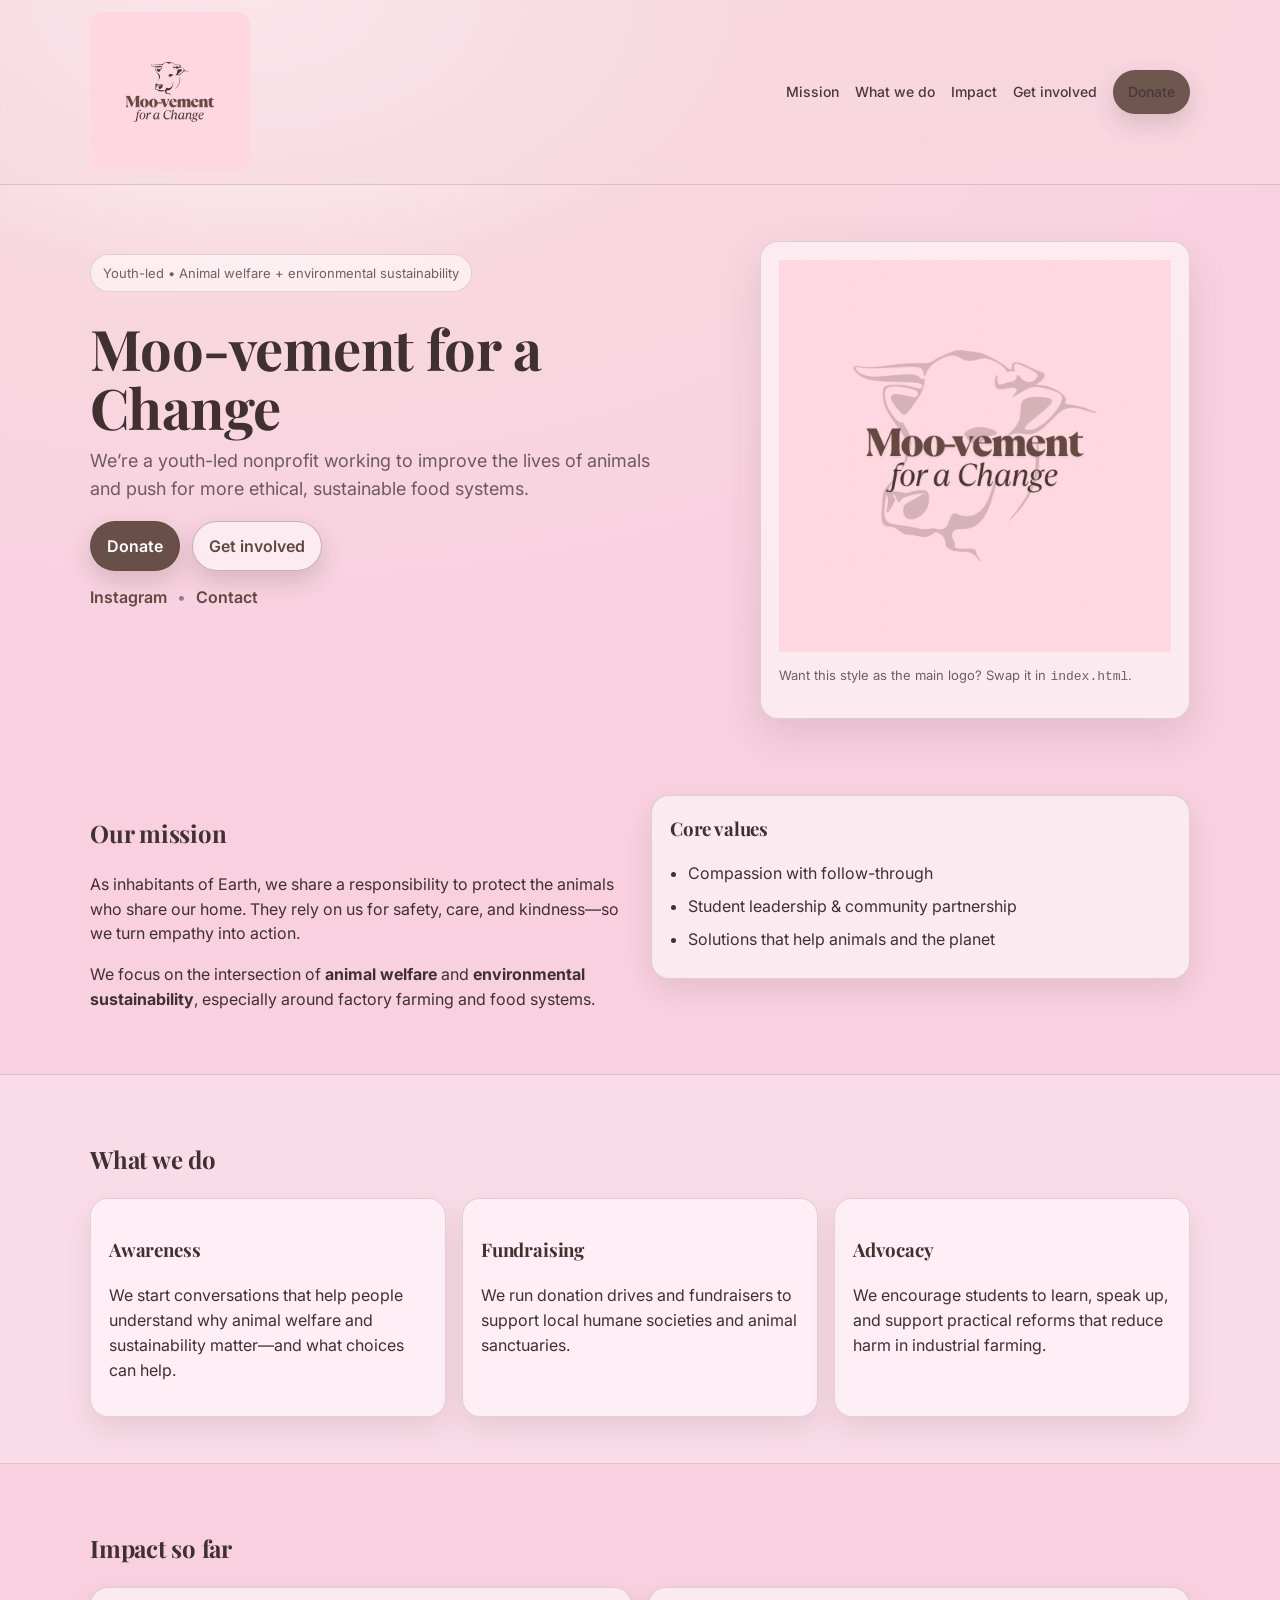
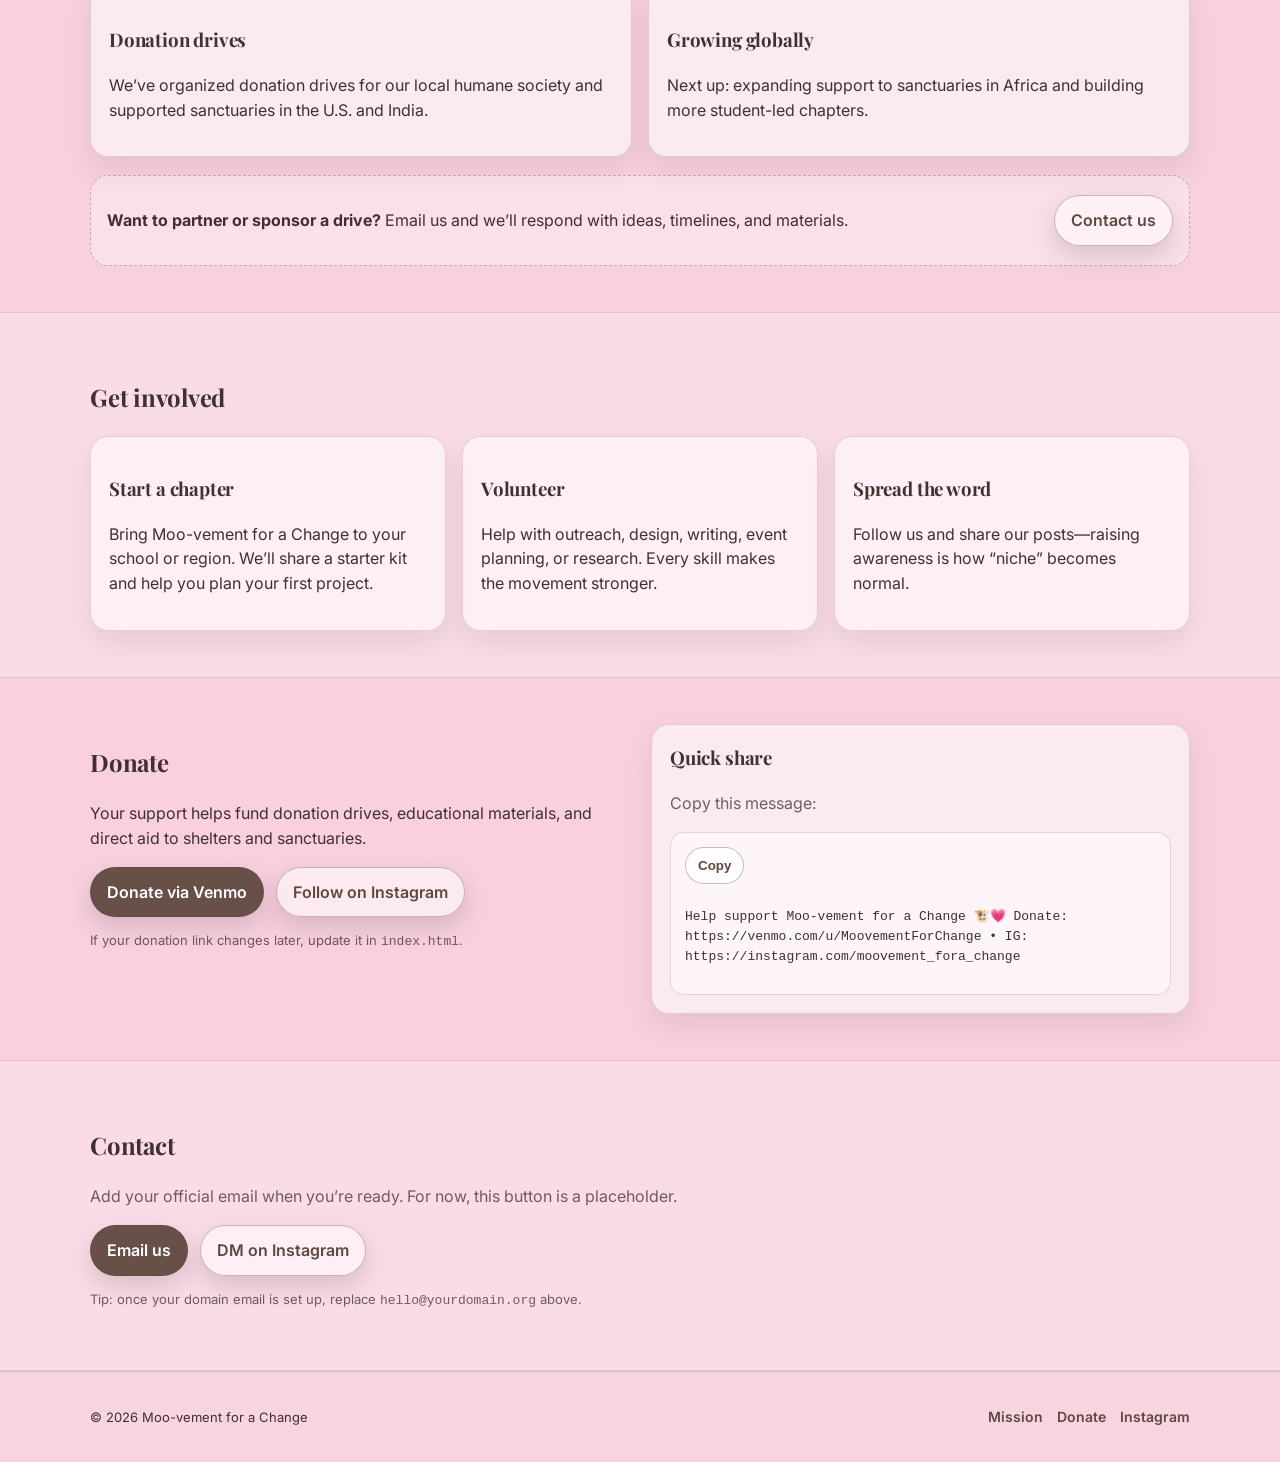
==== index.html @ 00b801ee "Add files via upload" ====
<!doctype html>
<html lang="en">
<head>
  <meta charset="utf-8" />
  <meta name="viewport" content="width=device-width, initial-scale=1" />
  <title>Moo-vement for a Change</title>
  <meta name="description" content="Youth-led nonprofit advancing animal welfare and environmental sustainability through awareness, fundraising, and advocacy." />
  <meta property="og:title" content="Moo-vement for a Change" />
  <meta property="og:description" content="Youth-led nonprofit advancing animal welfare and environmental sustainability through awareness, fundraising, and advocacy." />
  <meta property="og:type" content="website" />
  <meta property="og:image" content="assets/Moo-vement%20for%20a%20Change%203.PNG" />
  <meta name="theme-color" content="#f8d8e0" />
  <link rel="icon" href="assets/Moo-vement%20for%20a%20Change%203.PNG" />
  <link rel="preconnect" href="https://fonts.googleapis.com">
  <link rel="preconnect" href="https://fonts.gstatic.com" crossorigin>
  <link href="https://fonts.googleapis.com/css2?family=Playfair+Display:wght@500;600;700&family=Inter:wght@400;500;600&display=swap" rel="stylesheet">
  <link rel="stylesheet" href="styles.css" />
</head>
<body>
  <a class="skip-link" href="#main">Skip to content</a>

  <header class="header">
    <div class="container header-inner">
      <a class="brand" href="#top" aria-label="Moo-vement for a Change home">
        <img class="brand-mark" src="assets/Moo-vement%20for%20a%20Change%203.PNG" alt="Moo-vement for a Change logo" />
      </a>

      <nav class="nav" aria-label="Primary">
        <a href="#mission">Mission</a>
        <a href="#work">What we do</a>
        <a href="#impact">Impact</a>
        <a href="#get-involved">Get involved</a>
        <a class="btn btn-small" href="#donate">Donate</a>
      </nav>

      <button class="menu-btn" type="button" aria-expanded="false" aria-controls="mobileNav">
        <span class="sr-only">Open menu</span>
        <span aria-hidden="true">☰</span>
      </button>
    </div>

    <div id="mobileNav" class="mobile-nav" hidden>
      <div class="container mobile-nav-inner">
        <a href="#mission">Mission</a>
        <a href="#work">What we do</a>
        <a href="#impact">Impact</a>
        <a href="#get-involved">Get involved</a>
        <a href="#donate">Donate</a>
        <a href="#contact">Contact</a>
      </div>
    </div>
  </header>

  <main id="main">
    <section id="top" class="hero">
      <div class="container hero-grid">
        <div class="hero-copy">
          <p class="pill">Youth-led • Animal welfare + environmental sustainability</p>
          <h1>Moo-vement for a Change</h1>
          <p class="lead">
            We’re a youth-led nonprofit working to improve the lives of animals and push for more ethical, sustainable food systems.
          </p>

          <div class="hero-cta">
            <a class="btn" href="#donate">Donate</a>
            <a class="btn btn-ghost" href="#get-involved">Get involved</a>
          </div>

          <div class="hero-links">
            <a class="link" href="https://instagram.com/moovement_fora_change" target="_blank" rel="noreferrer">Instagram</a>
            <span class="dot" aria-hidden="true">•</span>
            <a class="link" href="#contact">Contact</a>
          </div>
        </div>

        <div class="hero-card" aria-label="Featured logo">
          <img src="assets/Moo-vement%20for%20a%20Change%204.PNG" alt="Moo-vement for a Change logo (alternate)" />
          <p class="muted small">Want this style as the main logo? Swap it in <span class="mono">index.html</span>.</p>
        </div>
      </div>
    </section>

    <section id="mission" class="section">
      <div class="container split">
        <div>
          <h2>Our mission</h2>
          <p>
            As inhabitants of Earth, we share a responsibility to protect the animals who share our home. They rely on us for
            safety, care, and kindness—so we turn empathy into action.
          </p>
          <p>
            We focus on the intersection of <strong>animal welfare</strong> and <strong>environmental sustainability</strong>,
            especially around factory farming and food systems.
          </p>
        </div>

        <div class="card">
          <h3 class="card-title">Core values</h3>
          <ul class="checklist">
            <li>Compassion with follow-through</li>
            <li>Student leadership & community partnership</li>
            <li>Solutions that help animals and the planet</li>
          </ul>
        </div>
      </div>
    </section>

    <section id="work" class="section section-alt">
      <div class="container">
        <h2>What we do</h2>
        <div class="grid3">
          <div class="card">
            <h3>Awareness</h3>
            <p>We start conversations that help people understand why animal welfare and sustainability matter—and what choices can help.</p>
          </div>
          <div class="card">
            <h3>Fundraising</h3>
            <p>We run donation drives and fundraisers to support local humane societies and animal sanctuaries.</p>
          </div>
          <div class="card">
            <h3>Advocacy</h3>
            <p>We encourage students to learn, speak up, and support practical reforms that reduce harm in industrial farming.</p>
          </div>
        </div>
      </div>
    </section>

    <section id="impact" class="section">
      <div class="container">
        <h2>Impact so far</h2>
        <div class="grid2">
          <div class="card">
            <h3>Donation drives</h3>
            <p>We’ve organized donation drives for our local humane society and supported sanctuaries in the U.S. and India.</p>
          </div>
          <div class="card">
            <h3>Growing globally</h3>
            <p>Next up: expanding support to sanctuaries in Africa and building more student-led chapters.</p>
          </div>
        </div>

        <div class="callout">
          <p><strong>Want to partner or sponsor a drive?</strong> Email us and we’ll respond with ideas, timelines, and materials.</p>
          <a class="btn btn-ghost" href="#contact">Contact us</a>
        </div>
      </div>
    </section>

    <section id="get-involved" class="section section-alt">
      <div class="container">
        <h2>Get involved</h2>
        <div class="grid3">
          <div class="card">
            <h3>Start a chapter</h3>
            <p>Bring Moo-vement for a Change to your school or region. We’ll share a starter kit and help you plan your first project.</p>
          </div>
          <div class="card">
            <h3>Volunteer</h3>
            <p>Help with outreach, design, writing, event planning, or research. Every skill makes the movement stronger.</p>
          </div>
          <div class="card">
            <h3>Spread the word</h3>
            <p>Follow us and share our posts—raising awareness is how “niche” becomes normal.</p>
          </div>
        </div>
      </div>
    </section>

    <section id="donate" class="section">
      <div class="container split">
        <div>
          <h2>Donate</h2>
          <p>
            Your support helps fund donation drives, educational materials, and direct aid to shelters and sanctuaries.
          </p>
          <div class="donate-row">
            <a class="btn" href="https://venmo.com/u/MoovementForChange" target="_blank" rel="noreferrer">Donate via Venmo</a>
            <a class="btn btn-ghost" href="https://instagram.com/moovement_fora_change" target="_blank" rel="noreferrer">Follow on Instagram</a>
          </div>
          <p class="muted small">If your donation link changes later, update it in <span class="mono">index.html</span>.</p>
        </div>

        <div class="card">
          <h3 class="card-title">Quick share</h3>
          <p class="muted">Copy this message:</p>
          <div class="copybox">
            <button class="copy-btn" type="button" data-copy="Help support Moo-vement for a Change 🐮💗 Donate: https://venmo.com/u/MoovementForChange • IG: https://instagram.com/moovement_fora_change">
              Copy
            </button>
            <p class="mono small">Help support Moo-vement for a Change 🐮💗 Donate: https://venmo.com/u/MoovementForChange • IG: https://instagram.com/moovement_fora_change</p>
          </div>
        </div>
      </div>
    </section>

    <section id="contact" class="section section-alt">
      <div class="container">
        <h2>Contact</h2>
        <p class="muted">Add your official email when you’re ready. For now, this button is a placeholder.</p>

        <div class="contact-actions">
          <a class="btn" href="mailto:hello@yourdomain.org">Email us</a>
          <a class="btn btn-ghost" href="https://instagram.com/moovement_fora_change" target="_blank" rel="noreferrer">DM on Instagram</a>
        </div>

        <p class="muted small">Tip: once your domain email is set up, replace <span class="mono">hello@yourdomain.org</span> above.</p>
      </div>
    </section>
  </main>

  <footer class="footer">
    <div class="container footer-inner">
      <p class="small">© <span id="year"></span> Moo-vement for a Change</p>
      <div class="footer-links">
        <a href="#mission">Mission</a>
        <a href="#donate">Donate</a>
        <a href="https://instagram.com/moovement_fora_change" target="_blank" rel="noreferrer">Instagram</a>
      </div>
    </div>
  </footer>

  <script src="script.js"></script>
</body>
</html>
---- styles.css ----
/* Moo-vement for a Change — simple, responsive, beginner-friendly CSS */

:root{
  --bg: #f8d8e0;
  --bg-2: #f8d0e0;
  --card: rgba(255,255,255,0.55);
  --text: #403030;
  --muted: rgba(64,48,48,0.75);
  --brand: #604840;
  --border: rgba(96,72,64,0.18);
  --shadow: 0 16px 40px rgba(64,48,48,0.12);
  --radius: 18px;
  --radius-sm: 14px;
  --max: 1100px;
}

*{ box-sizing: border-box; }
html{ scroll-behavior: smooth; }
body{
  margin: 0;
  color: var(--text);
  background: radial-gradient(1200px 700px at 20% 0%, #fff 0%, var(--bg) 40%, var(--bg-2) 100%);
  font-family: Inter, system-ui, -apple-system, Segoe UI, Roboto, Helvetica, Arial, sans-serif;
  line-height: 1.55;
}

img{ max-width: 100%; display: block; }

.container{
  width: min(var(--max), calc(100% - 40px));
  margin: 0 auto;
}

.skip-link{
  position:absolute; left:-999px; top:10px;
  background:#fff; padding:10px 14px; border-radius:10px;
}
.skip-link:focus{ left: 10px; z-index: 9999; }

.header{
  position: sticky;
  top: 0;
  z-index: 50;
  backdrop-filter: blur(10px);
  background: rgba(248,216,224,0.65);
  border-bottom: 1px solid var(--border);
}

.header-inner{
  display:flex;
  align-items:center;
  justify-content:space-between;
  padding: 12px 0;
  gap: 14px;
}

.brand{ display:flex; align-items:center; gap: 10px; text-decoration:none; }
.brand-mark{
  width: 160px;
  height: auto;
  border-radius: 12px;
}

.nav{ display:flex; align-items:center; gap: 16px; }
.nav a{
  color: var(--text);
  text-decoration:none;
  font-weight: 500;
  font-size: 14px;
  opacity: 0.95;
}
.nav a:hover{ text-decoration: underline; }

.menu-btn{
  display:none;
  border: 1px solid var(--border);
  background: rgba(255,255,255,0.5);
  border-radius: 12px;
  padding: 10px 12px;
  cursor: pointer;
  box-shadow: 0 8px 18px rgba(64,48,48,0.10);
}

.mobile-nav{
  border-top: 1px solid var(--border);
  background: rgba(248,216,224,0.75);
}
.mobile-nav-inner{
  padding: 12px 0 16px;
  display:flex;
  flex-direction:column;
  gap: 10px;
}
.mobile-nav a{
  text-decoration:none;
  color: var(--text);
  padding: 10px 12px;
  border-radius: 12px;
  background: rgba(255,255,255,0.45);
  border: 1px solid var(--border);
}

.hero{ padding: 56px 0 30px; }
.hero-grid{
  display:grid;
  grid-template-columns: 1.2fr 0.8fr;
  gap: 26px;
  align-items: start;
}

.pill{
  display:inline-block;
  padding: 8px 12px;
  border-radius: 999px;
  border: 1px solid var(--border);
  background: rgba(255,255,255,0.55);
  font-size: 13px;
  color: var(--muted);
}

h1, h2, h3{
  font-family: "Playfair Display", Georgia, serif;
  letter-spacing: -0.01em;
}

h1{
  font-size: clamp(38px, 5vw, 56px);
  margin: 14px 0 10px;
  line-height: 1.05;
}

.lead{
  font-size: 18px;
  color: var(--muted);
  margin: 0 0 18px;
  max-width: 52ch;
}

.hero-cta{ display:flex; gap: 12px; flex-wrap: wrap; }

.link{ color: var(--brand); font-weight: 600; text-decoration: none; }
.link:hover{ text-decoration: underline; }
.dot{ opacity: .7; }

.hero-links{
  margin-top: 14px;
  display:flex;
  align-items:center;
  gap: 10px;
  color: var(--muted);
}

.hero-card{
  border: 1px solid var(--border);
  background: rgba(255,255,255,0.55);
  border-radius: var(--radius);
  box-shadow: var(--shadow);
  padding: 18px;
}

.section{ padding: 46px 0; }
.section-alt{
  background: rgba(255,255,255,0.25);
  border-top: 1px solid var(--border);
  border-bottom: 1px solid var(--border);
}

.split{
  display:grid;
  grid-template-columns: 1fr 1fr;
  gap: 22px;
  align-items: start;
}

.card{
  border: 1px solid var(--border);
  background: var(--card);
  border-radius: var(--radius);
  box-shadow: 0 12px 28px rgba(64,48,48,0.10);
  padding: 18px;
}

.card-title{ margin-top: 0; }
.muted{ color: var(--muted); }
.small{ font-size: 13px; }
.mono{ font-family: ui-monospace, SFMono-Regular, Menlo, Monaco, Consolas, "Liberation Mono", "Courier New", monospace; }

.grid3{
  display:grid;
  grid-template-columns: repeat(3, 1fr);
  gap: 16px;
  margin-top: 14px;
}

.grid2{
  display:grid;
  grid-template-columns: repeat(2, 1fr);
  gap: 16px;
  margin-top: 14px;
}

.checklist{
  margin: 10px 0 0;
  padding-left: 18px;
}
.checklist li{ margin: 8px 0; }

.callout{
  margin-top: 18px;
  border: 1px dashed rgba(96,72,64,0.35);
  border-radius: var(--radius);
  padding: 16px;
  background: rgba(255,255,255,0.35);
  display:flex;
  align-items:center;
  justify-content:space-between;
  gap: 14px;
  flex-wrap: wrap;
}

.btn{
  display:inline-flex;
  align-items:center;
  justify-content:center;
  gap: 10px;
  padding: 12px 16px;
  border-radius: 999px;
  text-decoration:none;
  border: 1px solid rgba(96,72,64,0.35);
  background: rgba(96,72,64,0.95);
  color: #fff;
  font-weight: 600;
  box-shadow: 0 10px 24px rgba(64,48,48,0.18);
  transition: transform .08s ease, filter .12s ease;
}
.btn:hover{ filter: brightness(1.03); }
.btn:active{ transform: translateY(1px); }

.btn-ghost{
  background: rgba(255,255,255,0.55);
  color: var(--brand);
}

.btn-small{
  padding: 10px 14px;
  font-size: 14px;
}

.donate-row{ display:flex; gap: 12px; flex-wrap: wrap; margin-top: 12px; }

.copybox{
  display:flex;
  flex-direction:column;
  gap: 10px;
  border: 1px solid var(--border);
  border-radius: var(--radius-sm);
  padding: 14px;
  background: rgba(255,255,255,0.5);
}

.copy-btn{
  align-self:flex-start;
  border: 1px solid rgba(96,72,64,0.35);
  background: rgba(255,255,255,0.7);
  color: var(--brand);
  padding: 10px 12px;
  border-radius: 999px;
  cursor:pointer;
  font-weight: 600;
}

.contact-actions{ display:flex; gap: 12px; flex-wrap: wrap; margin-top: 12px; }

.footer{
  padding: 22px 0;
  border-top: 1px solid var(--border);
  background: rgba(248,216,224,0.65);
}
.footer-inner{
  display:flex;
  align-items:center;
  justify-content:space-between;
  gap: 12px;
  flex-wrap: wrap;
}
.footer-links{ display:flex; gap: 14px; flex-wrap: wrap; }
.footer a{ color: var(--brand); text-decoration:none; font-weight: 600; font-size: 14px; }
.footer a:hover{ text-decoration: underline; }

.sr-only{
  position:absolute;
  width:1px; height:1px;
  padding:0; margin:-1px;
  overflow:hidden; clip:rect(0,0,0,0);
  white-space:nowrap; border:0;
}

/* Responsive */
@media (max-width: 880px){
  .hero-grid{ grid-template-columns: 1fr; }
  .split{ grid-template-columns: 1fr; }
  .grid3{ grid-template-columns: 1fr; }
  .grid2{ grid-template-columns: 1fr; }
  .nav{ display:none; }
  .menu-btn{ display:inline-flex; }
  .brand-mark{ width: 140px; }
}
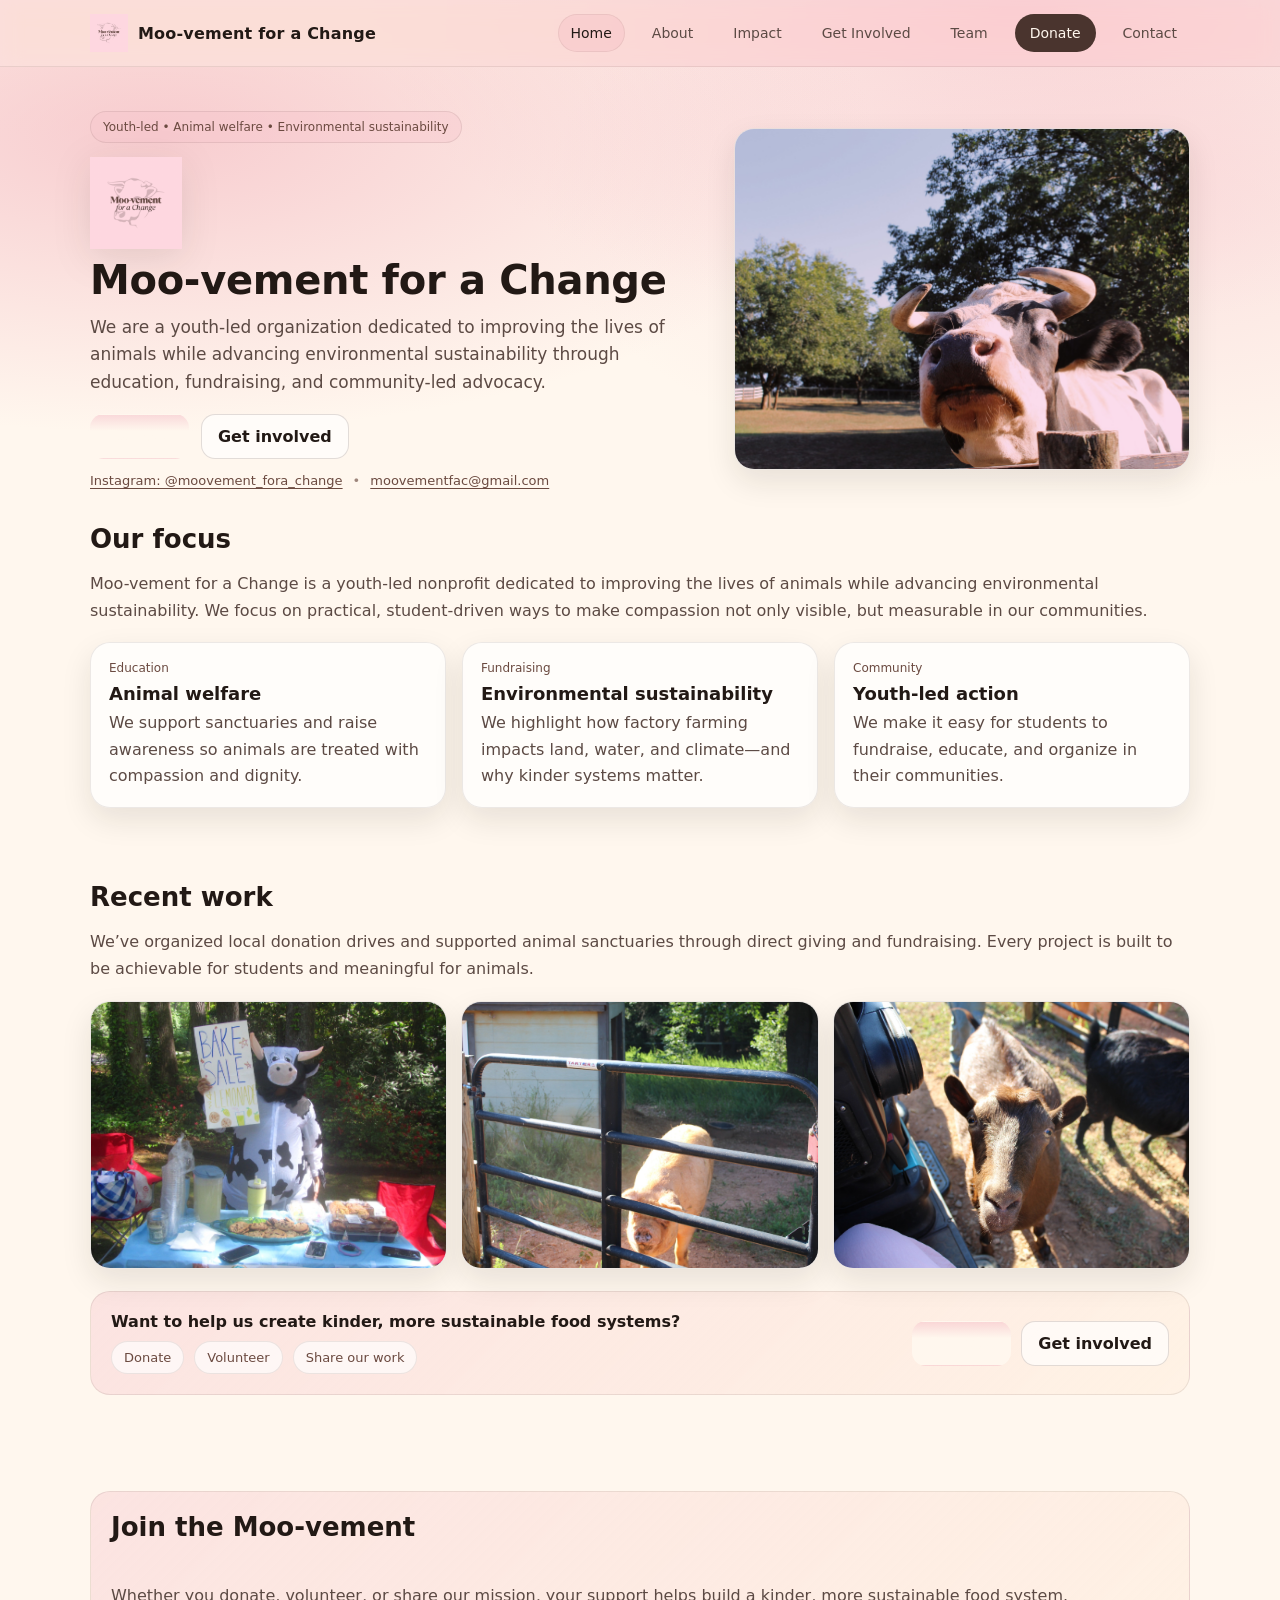
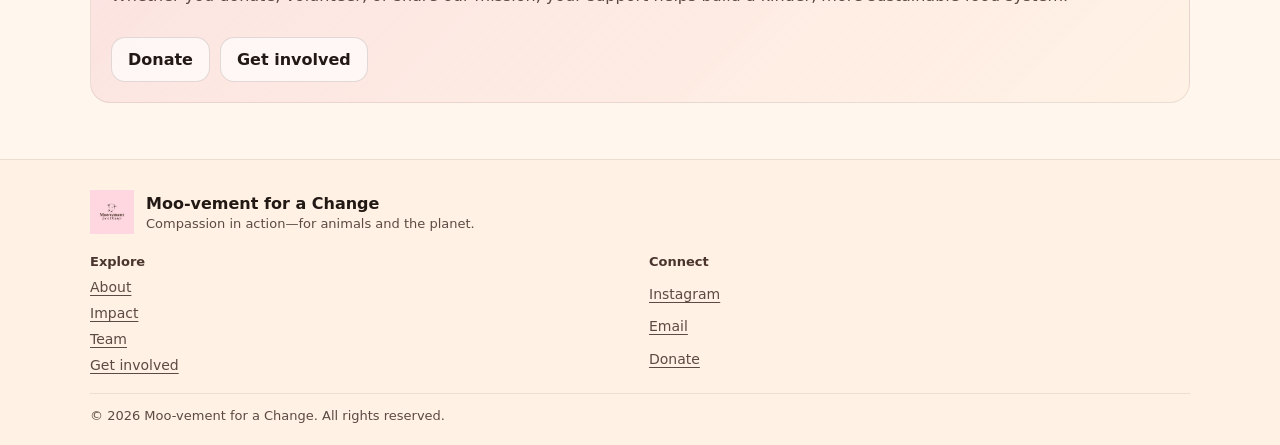
==== commit e685880e: "Update index.html" ====
--- a/index.html
+++ b/index.html
@@ -1,224 +1,138 @@
-<!doctype html>
+<!DOCTYPE html>
+
 <html lang="en">
 <head>
-  <meta charset="utf-8" />
-  <meta name="viewport" content="width=device-width, initial-scale=1" />
-  <title>Moo-vement for a Change</title>
-  <meta name="description" content="Youth-led nonprofit advancing animal welfare and environmental sustainability through awareness, fundraising, and advocacy." />
-  <meta property="og:title" content="Moo-vement for a Change" />
-  <meta property="og:description" content="Youth-led nonprofit advancing animal welfare and environmental sustainability through awareness, fundraising, and advocacy." />
-  <meta property="og:type" content="website" />
-  <meta property="og:image" content="assets/Moo-vement%20for%20a%20Change%203.PNG" />
-  <meta name="theme-color" content="#f8d8e0" />
-  <link rel="icon" href="assets/Moo-vement%20for%20a%20Change%203.PNG" />
-  <link rel="preconnect" href="https://fonts.googleapis.com">
-  <link rel="preconnect" href="https://fonts.gstatic.com" crossorigin>
-  <link href="https://fonts.googleapis.com/css2?family=Playfair+Display:wght@500;600;700&family=Inter:wght@400;500;600&display=swap" rel="stylesheet">
-  <link rel="stylesheet" href="styles.css" />
+<meta charset="utf-8"/>
+<meta content="width=device-width, initial-scale=1" name="viewport"/>
+<title>Home | Moo-vement for a Change</title>
+<meta content="Youth-led nonprofit advancing animal welfare and environmental sustainability." name="description"/>
+<link href="assets/Moo-vement_for_a_Change_4.PNG" rel="icon"/>
+<link href="styles.css" rel="stylesheet"/>
 </head>
 <body>
-  <a class="skip-link" href="#main">Skip to content</a>
-
-  <header class="header">
-    <div class="container header-inner">
-      <a class="brand" href="#top" aria-label="Moo-vement for a Change home">
-        <img class="brand-mark" src="assets/Moo-vement%20for%20a%20Change%203.PNG" alt="Moo-vement for a Change logo" />
-      </a>
-
-      <nav class="nav" aria-label="Primary">
-        <a href="#mission">Mission</a>
-        <a href="#work">What we do</a>
-        <a href="#impact">Impact</a>
-        <a href="#get-involved">Get involved</a>
-        <a class="btn btn-small" href="#donate">Donate</a>
-      </nav>
-
-      <button class="menu-btn" type="button" aria-expanded="false" aria-controls="mobileNav">
-        <span class="sr-only">Open menu</span>
-        <span aria-hidden="true">☰</span>
-      </button>
-    </div>
-
-    <div id="mobileNav" class="mobile-nav" hidden>
-      <div class="container mobile-nav-inner">
-        <a href="#mission">Mission</a>
-        <a href="#work">What we do</a>
-        <a href="#impact">Impact</a>
-        <a href="#get-involved">Get involved</a>
-        <a href="#donate">Donate</a>
-        <a href="#contact">Contact</a>
-      </div>
-    </div>
-  </header>
-
-  <main id="main">
-    <section id="top" class="hero">
-      <div class="container hero-grid">
-        <div class="hero-copy">
-          <p class="pill">Youth-led • Animal welfare + environmental sustainability</p>
-          <h1>Moo-vement for a Change</h1>
-          <p class="lead">
-            We’re a youth-led nonprofit working to improve the lives of animals and push for more ethical, sustainable food systems.
-          </p>
-
-          <div class="hero-cta">
-            <a class="btn" href="#donate">Donate</a>
-            <a class="btn btn-ghost" href="#get-involved">Get involved</a>
-          </div>
-
-          <div class="hero-links">
-            <a class="link" href="https://instagram.com/moovement_fora_change" target="_blank" rel="noreferrer">Instagram</a>
-            <span class="dot" aria-hidden="true">•</span>
-            <a class="link" href="#contact">Contact</a>
-          </div>
-        </div>
-
-        <div class="hero-card" aria-label="Featured logo">
-          <img src="assets/Moo-vement%20for%20a%20Change%204.PNG" alt="Moo-vement for a Change logo (alternate)" />
-          <p class="muted small">Want this style as the main logo? Swap it in <span class="mono">index.html</span>.</p>
-        </div>
-      </div>
-    </section>
-
-    <section id="mission" class="section">
-      <div class="container split">
-        <div>
-          <h2>Our mission</h2>
-          <p>
-            As inhabitants of Earth, we share a responsibility to protect the animals who share our home. They rely on us for
-            safety, care, and kindness—so we turn empathy into action.
-          </p>
-          <p>
-            We focus on the intersection of <strong>animal welfare</strong> and <strong>environmental sustainability</strong>,
-            especially around factory farming and food systems.
-          </p>
-        </div>
-
-        <div class="card">
-          <h3 class="card-title">Core values</h3>
-          <ul class="checklist">
-            <li>Compassion with follow-through</li>
-            <li>Student leadership & community partnership</li>
-            <li>Solutions that help animals and the planet</li>
-          </ul>
-        </div>
-      </div>
-    </section>
-
-    <section id="work" class="section section-alt">
-      <div class="container">
-        <h2>What we do</h2>
-        <div class="grid3">
-          <div class="card">
-            <h3>Awareness</h3>
-            <p>We start conversations that help people understand why animal welfare and sustainability matter—and what choices can help.</p>
-          </div>
-          <div class="card">
-            <h3>Fundraising</h3>
-            <p>We run donation drives and fundraisers to support local humane societies and animal sanctuaries.</p>
-          </div>
-          <div class="card">
-            <h3>Advocacy</h3>
-            <p>We encourage students to learn, speak up, and support practical reforms that reduce harm in industrial farming.</p>
-          </div>
-        </div>
-      </div>
-    </section>
-
-    <section id="impact" class="section">
-      <div class="container">
-        <h2>Impact so far</h2>
-        <div class="grid2">
-          <div class="card">
-            <h3>Donation drives</h3>
-            <p>We’ve organized donation drives for our local humane society and supported sanctuaries in the U.S. and India.</p>
-          </div>
-          <div class="card">
-            <h3>Growing globally</h3>
-            <p>Next up: expanding support to sanctuaries in Africa and building more student-led chapters.</p>
-          </div>
-        </div>
-
-        <div class="callout">
-          <p><strong>Want to partner or sponsor a drive?</strong> Email us and we’ll respond with ideas, timelines, and materials.</p>
-          <a class="btn btn-ghost" href="#contact">Contact us</a>
-        </div>
-      </div>
-    </section>
-
-    <section id="get-involved" class="section section-alt">
-      <div class="container">
-        <h2>Get involved</h2>
-        <div class="grid3">
-          <div class="card">
-            <h3>Start a chapter</h3>
-            <p>Bring Moo-vement for a Change to your school or region. We’ll share a starter kit and help you plan your first project.</p>
-          </div>
-          <div class="card">
-            <h3>Volunteer</h3>
-            <p>Help with outreach, design, writing, event planning, or research. Every skill makes the movement stronger.</p>
-          </div>
-          <div class="card">
-            <h3>Spread the word</h3>
-            <p>Follow us and share our posts—raising awareness is how “niche” becomes normal.</p>
-          </div>
-        </div>
-      </div>
-    </section>
-
-    <section id="donate" class="section">
-      <div class="container split">
-        <div>
-          <h2>Donate</h2>
-          <p>
-            Your support helps fund donation drives, educational materials, and direct aid to shelters and sanctuaries.
-          </p>
-          <div class="donate-row">
-            <a class="btn" href="https://venmo.com/u/MoovementForChange" target="_blank" rel="noreferrer">Donate via Venmo</a>
-            <a class="btn btn-ghost" href="https://instagram.com/moovement_fora_change" target="_blank" rel="noreferrer">Follow on Instagram</a>
-          </div>
-          <p class="muted small">If your donation link changes later, update it in <span class="mono">index.html</span>.</p>
-        </div>
-
-        <div class="card">
-          <h3 class="card-title">Quick share</h3>
-          <p class="muted">Copy this message:</p>
-          <div class="copybox">
-            <button class="copy-btn" type="button" data-copy="Help support Moo-vement for a Change 🐮💗 Donate: https://venmo.com/u/MoovementForChange • IG: https://instagram.com/moovement_fora_change">
-              Copy
-            </button>
-            <p class="mono small">Help support Moo-vement for a Change 🐮💗 Donate: https://venmo.com/u/MoovementForChange • IG: https://instagram.com/moovement_fora_change</p>
-          </div>
-        </div>
-      </div>
-    </section>
-
-    <section id="contact" class="section section-alt">
-      <div class="container">
-        <h2>Contact</h2>
-        <p class="muted">Add your official email when you’re ready. For now, this button is a placeholder.</p>
-
-        <div class="contact-actions">
-          <a class="btn" href="mailto:hello@yourdomain.org">Email us</a>
-          <a class="btn btn-ghost" href="https://instagram.com/moovement_fora_change" target="_blank" rel="noreferrer">DM on Instagram</a>
-        </div>
-
-        <p class="muted small">Tip: once your domain email is set up, replace <span class="mono">hello@yourdomain.org</span> above.</p>
-      </div>
-    </section>
-  </main>
-
-  <footer class="footer">
-    <div class="container footer-inner">
-      <p class="small">© <span id="year"></span> Moo-vement for a Change</p>
-      <div class="footer-links">
-        <a href="#mission">Mission</a>
-        <a href="#donate">Donate</a>
-        <a href="https://instagram.com/moovement_fora_change" target="_blank" rel="noreferrer">Instagram</a>
-      </div>
-    </div>
-  </footer>
-
-  <script src="script.js"></script>
+<a class="skip-link" href="#main">Skip to content</a>
+<header class="site-header" id="top">
+<div class="container header-inner">
+<a aria-label="Moo-vement for a Change home" class="brand" href="index.html">
+<img alt="Moo-vement for a Change logo" class="brand-mark" src="assets/Moo-vement_for_a_Change_4.PNG"/>
+<span class="brand-name">Moo-vement for a Change</span>
+</a>
+<button aria-controls="site-nav" aria-expanded="false" aria-label="Open menu" class="nav-toggle">
+<span></span><span></span><span></span>
+</button>
+<nav aria-label="Primary navigation" class="site-nav" id="site-nav">
+<a class="nav-link active" href="index.html">Home</a>
+<a class="nav-link" href="about.html">About</a>
+<a class="nav-link" href="impact.html">Impact</a>
+<a class="nav-link" href="get-involved.html">Get Involved</a>
+<a class="nav-link" href="team.html">Team</a>
+<a class="nav-link donate" href="donate.html">Donate</a>
+<a class="nav-link" href="contact.html">Contact</a>
+</nav>
+</div>
+</header>
+<main id="main">
+<section class="hero">
+<div class="container hero-grid">
+<div class="hero-copy">
+<p class="eyebrow">Youth-led • Animal welfare • Environmental sustainability</p>
+<img alt="Moo-vement for a Change logo" class="hero-logo" loading="lazy" src="assets/Moo-vement_for_a_Change_4.PNG"/><h1>Moo-vement for a Change</h1>
+<p class="lead">We are a youth-led organization dedicated to improving the lives of animals while advancing environmental sustainability through education, fundraising, and community-led advocacy.</p>
+<div class="hero-actions">
+<a class="btn primary" href="donate.html">Donate</a>
+<a class="btn" href="get-involved.html">Get involved</a>
+</div>
+<div class="hero-meta">
+<a class="inline-link" href="https://instagram.com/moovement_fora_change" rel="noopener" target="_blank">Instagram: @moovement_fora_change</a>
+<span class="dot">•</span>
+<a class="inline-link" href="mailto:moovementfac@gmail.com">moovementfac@gmail.com</a>
+</div>
+</div>
+<div class="hero-media">
+<img alt="Cow at a sanctuary" loading="lazy" src="assets/IMG_6484_VSCO.JPG"/>
+</div>
+</div>
+</section>
+<section class="section">
+<div class="container">
+<h2>Our focus</h2>
+<p>Moo-vement for a Change is a youth-led nonprofit dedicated to improving the lives of animals while advancing environmental sustainability. We focus on practical, student-driven ways to make compassion not only visible, but measurable in our communities.</p>
+<div class="cards">
+<div class="card">
+<div class="kicker">Education</div>
+<h3>Animal welfare</h3>
+<p>We support sanctuaries and raise awareness so animals are treated with compassion and dignity.</p>
+</div>
+<div class="card">
+<div class="kicker">Fundraising</div>
+<h3>Environmental sustainability</h3>
+<p>We highlight how factory farming impacts land, water, and climate—and why kinder systems matter.</p>
+</div>
+<div class="card">
+<div class="kicker">Community</div>
+<h3>Youth-led action</h3>
+<p>We make it easy for students to fundraise, educate, and organize in their communities.</p>
+</div>
+</div>
+</div>
+</section>
+<section class="section">
+<div class="container">
+<h2>Recent work</h2>
+<p>We’ve organized local donation drives and supported animal sanctuaries through direct giving and fundraising. Every project is built to be achievable for students and meaningful for animals.</p>
+<div class="gallery">
+<div class="photo"><img alt="Bake sale fundraiser" loading="lazy" src="assets/IMG_2200.JPG"/></div>
+<div class="photo"><img alt="Moo-vement photo" loading="lazy" src="assets/IMG_6450.JPG"/></div>
+<div class="photo"><img alt="Moo-vement photo" loading="lazy" src="assets/IMG_6455.JPG"/></div>
+</div>
+<div class="cta">
+<div>
+<strong>Want to help us create kinder, more sustainable food systems?</strong>
+<div class="mini-impact">
+<span class="pill">Donate</span>
+<span class="pill">Volunteer</span>
+<span class="pill">Share our work</span>
+</div>
+</div>
+<div class="cta-actions">
+<a class="btn primary" href="donate.html">Donate</a>
+<a class="btn" href="get-involved.html">Get involved</a>
+</div>
+</div>
+</div>
+</section>
+<section class="section"><div class="container cta"><h2>Join the Moo-vement</h2><p>Whether you donate, volunteer, or share our mission, your support helps build a kinder, more sustainable food system.</p><div class="cta-actions"><a class="btn btn-primary" href="donate.html">Donate</a><a class="btn btn-ghost" href="get-involved.html">Get involved</a></div></div></section></main>
+<footer class="site-footer">
+<div class="container footer-grid">
+<div>
+<div class="footer-brand">
+<img alt="Moo-vement for a Change logo" loading="lazy" src="assets/Moo-vement_for_a_Change_3.PNG"/>
+<div>
+<div class="footer-title">Moo-vement for a Change</div>
+<div class="footer-sub">Compassion in action—for animals and the planet.</div>
+</div>
+</div>
+</div>
+<div class="footer-links">
+<div class="footer-col">
+<div class="footer-heading">Explore</div>
+<a href="about.html">About</a>
+<a href="impact.html">Impact</a>
+<a href="team.html">Team</a>
+<a href="get-involved.html">Get involved</a>
+</div>
+<div class="footer-col">
+<div class="footer-heading">Connect</div>
+<a href="https://instagram.com/moovement_fora_change" rel="noopener" target="_blank">Instagram</a>
+<a href="mailto:moovementfac@gmail.com">Email</a>
+<a href="donate.html">Donate</a>
+</div>
+</div>
+<div class="footer-bottom">
+<span>© <span id="year"></span> Moo-vement for a Change. All rights reserved.</span>
+</div>
+</div>
+</footer>
+<script src="script.js"></script>
 </body>
 </html>
--- a/styles.css
+++ b/styles.css
@@ -1,307 +1,298 @@
-/* Moo-vement for a Change — simple, responsive, beginner-friendly CSS */
-
 :root{
-  --bg: #f8d8e0;
-  --bg-2: #f8d0e0;
-  --card: rgba(255,255,255,0.55);
-  --text: #403030;
-  --muted: rgba(64,48,48,0.75);
-  --brand: #604840;
-  --border: rgba(96,72,64,0.18);
-  --shadow: 0 16px 40px rgba(64,48,48,0.12);
-  --radius: 18px;
+  --cream:#FFF7EE;
+  --cream-2:#FFF1E3;
+  --blush:#F6C4CC;
+  --blush-2:#F1A9B6;
+  --brown:#4A342E;
+  --brown-2:#6B4A40;
+  --ink:#221915;
+  --muted:#5C4A44;
+  --card:#FFFFFF;
+  --shadow: 0 12px 30px rgba(34,25,21,.10);
+  --radius: 20px;
   --radius-sm: 14px;
-  --max: 1100px;
-}
-
-*{ box-sizing: border-box; }
-html{ scroll-behavior: smooth; }
+  --ring: 0 0 0 3px rgba(241,169,182,.35);
+}
+
+*{box-sizing:border-box}
+html{scroll-behavior:smooth}
 body{
-  margin: 0;
-  color: var(--text);
-  background: radial-gradient(1200px 700px at 20% 0%, #fff 0%, var(--bg) 40%, var(--bg-2) 100%);
-  font-family: Inter, system-ui, -apple-system, Segoe UI, Roboto, Helvetica, Arial, sans-serif;
-  line-height: 1.55;
-}
-
-img{ max-width: 100%; display: block; }
-
-.container{
-  width: min(var(--max), calc(100% - 40px));
-  margin: 0 auto;
-}
+  margin:0;
+  font-family: ui-sans-serif, system-ui, -apple-system, Segoe UI, Roboto, Helvetica, Arial, "Apple Color Emoji","Segoe UI Emoji";
+  color:var(--ink);
+  background: radial-gradient(1200px 600px at 20% -10%, var(--cream-2), transparent 60%),
+              radial-gradient(1200px 600px at 80% 0%, rgba(246,196,204,.55), transparent 55%),
+              linear-gradient(var(--cream), var(--cream));
+}
+
+a{color:inherit; text-decoration:none}
+a:focus-visible, button:focus-visible{outline:none; box-shadow:var(--ring); border-radius:10px}
+img{max-width:100%; height:auto; display:block}
+
+.container{width:min(1100px, 92%); margin:0 auto}
 
 .skip-link{
   position:absolute; left:-999px; top:10px;
-  background:#fff; padding:10px 14px; border-radius:10px;
-}
-.skip-link:focus{ left: 10px; z-index: 9999; }
-
-.header{
-  position: sticky;
-  top: 0;
-  z-index: 50;
-  backdrop-filter: blur(10px);
-  background: rgba(248,216,224,0.65);
-  border-bottom: 1px solid var(--border);
+  background:var(--card); padding:10px 14px; border-radius:10px; box-shadow:var(--shadow);
+}
+.skip-link:focus{left:10px; z-index:50}
+
+.site-header{
+  position:sticky; top:0; z-index:40;
+  backdrop-filter:saturate(180%) blur(10px);
+  background:rgba(246,196,204,.45);
+  border-bottom:1px solid rgba(74,52,46,.10);
 }
 
 .header-inner{
-  display:flex;
+  display:flex; align-items:center; justify-content:space-between;
+  padding:14px 0;
+  gap:14px;
+}
+
+.brand{display:flex; align-items:center; gap:10px}
+.brand-mark{width:38px; height:38px; object-fit:contain}
+.brand-name{font-weight:700; letter-spacing:.2px}
+
+.site-nav{display:flex; gap:14px; align-items:center}
+.nav-link{
+  font-size:14px; padding:10px 12px; border-radius:999px;
+  color:var(--muted);
+  border:1px solid transparent;
+}
+.nav-link:hover{background:rgba(241,169,182,.18); color:var(--ink)}
+.nav-link.active{background:rgba(241,169,182,.22); color:var(--ink); border-color:rgba(74,52,46,.08)}
+.nav-link.donate{
+  background:var(--brown);
+  color:var(--cream);
+  padding:10px 14px;
+}
+.nav-link.donate:hover{background:var(--brown-2)}
+
+.nav-toggle{
+  display:none;
+  width:44px; height:44px;
+  border-radius:12px;
+  border:1px solid rgba(74,52,46,.15);
+  background:rgba(255,255,255,.55);
+}
+.nav-toggle span{
+  display:block; width:18px; height:2px; background:var(--brown);
+  margin:5px auto; border-radius:2px;
+}
+
+.hero{padding:44px 0 18px}
+
+.hero{position:relative}
+.hero::before{
+  content:"";
+  position:absolute;
+  inset:0;
+  background:
+    radial-gradient(1200px 500px at 12% 15%, rgba(241,169,182,.55), rgba(241,169,182,0) 60%),
+    radial-gradient(900px 450px at 88% 30%, rgba(246,196,204,.45), rgba(246,196,204,0) 65%);
+  pointer-events:none;
+}
+.hero .container{position:relative}
+.hero-logo{width:92px; height:auto; display:block; margin:0 0 10px 0; filter: drop-shadow(0 8px 18px rgba(34,25,21,.10))}
+
+.hero-grid{
+  display:grid;
+  grid-template-columns: 1.15fr .85fr;
+  gap:28px;
   align-items:center;
-  justify-content:space-between;
-  padding: 12px 0;
-  gap: 14px;
-}
-
-.brand{ display:flex; align-items:center; gap: 10px; text-decoration:none; }
-.brand-mark{
-  width: 160px;
-  height: auto;
-  border-radius: 12px;
-}
-
-.nav{ display:flex; align-items:center; gap: 16px; }
-.nav a{
-  color: var(--text);
-  text-decoration:none;
-  font-weight: 500;
-  font-size: 14px;
-  opacity: 0.95;
-}
-.nav a:hover{ text-decoration: underline; }
-
-.menu-btn{
-  display:none;
-  border: 1px solid var(--border);
-  background: rgba(255,255,255,0.5);
-  border-radius: 12px;
-  padding: 10px 12px;
-  cursor: pointer;
-  box-shadow: 0 8px 18px rgba(64,48,48,0.10);
-}
-
-.mobile-nav{
-  border-top: 1px solid var(--border);
-  background: rgba(248,216,224,0.75);
-}
-.mobile-nav-inner{
-  padding: 12px 0 16px;
-  display:flex;
-  flex-direction:column;
-  gap: 10px;
-}
-.mobile-nav a{
-  text-decoration:none;
-  color: var(--text);
-  padding: 10px 12px;
-  border-radius: 12px;
-  background: rgba(255,255,255,0.45);
-  border: 1px solid var(--border);
-}
-
-.hero{ padding: 56px 0 30px; }
-.hero-grid{
-  display:grid;
-  grid-template-columns: 1.2fr 0.8fr;
-  gap: 26px;
-  align-items: start;
-}
-
+}
+.eyebrow{
+  display:inline-block;
+  font-size:12px;
+  color:var(--brown-2);
+  background:rgba(246,196,204,.35);
+  border:1px solid rgba(74,52,46,.10);
+  padding:8px 12px;
+  border-radius:999px;
+  margin:0 0 14px;
+}
+h1{font-size:40px; line-height:1.08; margin:0 0 12px; letter-spacing:-.3px}
+.lead{font-size:17px; color:var(--muted); margin:0 0 18px; line-height:1.6}
+.hero-actions{display:flex; gap:12px; flex-wrap:wrap}
+.btn{
+  display:inline-flex; align-items:center; justify-content:center;
+  padding:12px 16px;
+  border-radius:14px;
+  border:1px solid rgba(74,52,46,.16);
+  background:rgba(255,255,255,.65);
+  color:var(--ink);
+  font-weight:600;
+}
+.btn:hover{transform:translateY(-1px)}
+.btn.primary{
+  background: linear-gradient(180deg, rgba(246,196,204,.55) 0%, var(--cream) 38%, var(--cream) 100%);
+  border-color:transparent;
+  color:var(--cream);
+}
+.hero-meta{margin-top:14px; display:flex; gap:10px; align-items:center; flex-wrap:wrap; color:var(--brown-2); font-size:13px}
+.inline-link{text-decoration:underline; text-underline-offset:3px}
+.dot{opacity:.65}
+
+.hero-media{
+  border-radius:var(--radius);
+  overflow:hidden;
+  box-shadow:var(--shadow);
+  border:1px solid rgba(74,52,46,.10);
+  background:rgba(255,255,255,.55);
+}
+.hero-media img{
+  width:100%;
+  aspect-ratio: 4 / 3;
+  object-fit:cover;
+}
+
+.section{padding:18px 0 56px}
+.section h2{font-size:26px; margin:0 0 12px}
+.section p{color:var(--muted); line-height:1.7}
+
+.cards{
+  display:grid;
+  grid-template-columns: repeat(12, 1fr);
+  gap:16px;
+  margin-top:18px;
+}
+.card{
+  grid-column: span 4;
+  background:rgba(255,255,255,.72);
+  border:1px solid rgba(74,52,46,.10);
+  border-radius:var(--radius);
+  box-shadow:var(--shadow);
+  padding:18px;
+}
+.card h3{margin:0 0 6px; font-size:18px}
+.card p{margin:0; color:var(--muted); line-height:1.65}
+.card .kicker{font-size:12px; color:var(--brown-2); margin-bottom:8px}
+
+.split{
+  display:grid;
+  grid-template-columns: 1fr 1fr;
+  gap:22px;
+  align-items:start;
+  margin-top:18px;
+}
+.panel{
+  background:rgba(255,255,255,.72);
+  border:1px solid rgba(74,52,46,.10);
+  border-radius:var(--radius);
+  box-shadow:var(--shadow);
+  padding:20px;
+}
+.panel h3{margin:0 0 10px}
+.panel ul{margin:0; padding-left:18px; color:var(--muted); line-height:1.75}
+.panel li{margin:8px 0}
+
+.gallery{
+  display:grid;
+  grid-template-columns: repeat(12, 1fr);
+  gap:14px;
+  margin-top:18px;
+}
+.photo{
+  grid-column: span 4;
+  border-radius:var(--radius);
+  overflow:hidden;
+  box-shadow:var(--shadow);
+  border:1px solid rgba(74,52,46,.10);
+  background:rgba(255,255,255,.55);
+}
+.photo img{width:100%; height:100%; object-fit:cover; aspect-ratio: 4/3}
+
+blockquote{
+  margin:18px 0 0;
+  padding:18px 18px;
+  background:rgba(246,196,204,.22);
+  border:1px solid rgba(74,52,46,.10);
+  border-radius:var(--radius);
+  color:var(--brown);
+  line-height:1.7;
+}
+
+.mini-impact{
+  display:flex; flex-wrap:wrap; gap:10px; margin-top:10px
+}
 .pill{
-  display:inline-block;
-  padding: 8px 12px;
-  border-radius: 999px;
-  border: 1px solid var(--border);
-  background: rgba(255,255,255,0.55);
-  font-size: 13px;
-  color: var(--muted);
-}
-
-h1, h2, h3{
-  font-family: "Playfair Display", Georgia, serif;
-  letter-spacing: -0.01em;
-}
-
-h1{
-  font-size: clamp(38px, 5vw, 56px);
-  margin: 14px 0 10px;
-  line-height: 1.05;
-}
-
-.lead{
-  font-size: 18px;
-  color: var(--muted);
-  margin: 0 0 18px;
-  max-width: 52ch;
-}
-
-.hero-cta{ display:flex; gap: 12px; flex-wrap: wrap; }
-
-.link{ color: var(--brand); font-weight: 600; text-decoration: none; }
-.link:hover{ text-decoration: underline; }
-.dot{ opacity: .7; }
-
-.hero-links{
-  margin-top: 14px;
-  display:flex;
-  align-items:center;
-  gap: 10px;
-  color: var(--muted);
-}
-
-.hero-card{
-  border: 1px solid var(--border);
-  background: rgba(255,255,255,0.55);
-  border-radius: var(--radius);
-  box-shadow: var(--shadow);
-  padding: 18px;
-}
-
-.section{ padding: 46px 0; }
-.section-alt{
-  background: rgba(255,255,255,0.25);
-  border-top: 1px solid var(--border);
-  border-bottom: 1px solid var(--border);
-}
-
-.split{
-  display:grid;
-  grid-template-columns: 1fr 1fr;
-  gap: 22px;
-  align-items: start;
-}
-
-.card{
-  border: 1px solid var(--border);
-  background: var(--card);
-  border-radius: var(--radius);
-  box-shadow: 0 12px 28px rgba(64,48,48,0.10);
-  padding: 18px;
-}
-
-.card-title{ margin-top: 0; }
-.muted{ color: var(--muted); }
-.small{ font-size: 13px; }
-.mono{ font-family: ui-monospace, SFMono-Regular, Menlo, Monaco, Consolas, "Liberation Mono", "Courier New", monospace; }
-
-.grid3{
-  display:grid;
-  grid-template-columns: repeat(3, 1fr);
-  gap: 16px;
-  margin-top: 14px;
-}
-
-.grid2{
-  display:grid;
-  grid-template-columns: repeat(2, 1fr);
-  gap: 16px;
-  margin-top: 14px;
-}
-
-.checklist{
-  margin: 10px 0 0;
-  padding-left: 18px;
-}
-.checklist li{ margin: 8px 0; }
-
-.callout{
-  margin-top: 18px;
-  border: 1px dashed rgba(96,72,64,0.35);
-  border-radius: var(--radius);
-  padding: 16px;
-  background: rgba(255,255,255,0.35);
-  display:flex;
-  align-items:center;
-  justify-content:space-between;
-  gap: 14px;
-  flex-wrap: wrap;
-}
-
-.btn{
-  display:inline-flex;
-  align-items:center;
-  justify-content:center;
-  gap: 10px;
-  padding: 12px 16px;
-  border-radius: 999px;
-  text-decoration:none;
-  border: 1px solid rgba(96,72,64,0.35);
-  background: rgba(96,72,64,0.95);
-  color: #fff;
-  font-weight: 600;
-  box-shadow: 0 10px 24px rgba(64,48,48,0.18);
-  transition: transform .08s ease, filter .12s ease;
-}
-.btn:hover{ filter: brightness(1.03); }
-.btn:active{ transform: translateY(1px); }
-
-.btn-ghost{
-  background: rgba(255,255,255,0.55);
-  color: var(--brand);
-}
-
-.btn-small{
-  padding: 10px 14px;
-  font-size: 14px;
-}
-
-.donate-row{ display:flex; gap: 12px; flex-wrap: wrap; margin-top: 12px; }
-
-.copybox{
-  display:flex;
-  flex-direction:column;
-  gap: 10px;
-  border: 1px solid var(--border);
-  border-radius: var(--radius-sm);
-  padding: 14px;
-  background: rgba(255,255,255,0.5);
-}
-
-.copy-btn{
-  align-self:flex-start;
-  border: 1px solid rgba(96,72,64,0.35);
-  background: rgba(255,255,255,0.7);
-  color: var(--brand);
-  padding: 10px 12px;
-  border-radius: 999px;
-  cursor:pointer;
-  font-weight: 600;
-}
-
-.contact-actions{ display:flex; gap: 12px; flex-wrap: wrap; margin-top: 12px; }
-
-.footer{
-  padding: 22px 0;
-  border-top: 1px solid var(--border);
-  background: rgba(248,216,224,0.65);
-}
-.footer-inner{
-  display:flex;
-  align-items:center;
-  justify-content:space-between;
-  gap: 12px;
-  flex-wrap: wrap;
-}
-.footer-links{ display:flex; gap: 14px; flex-wrap: wrap; }
-.footer a{ color: var(--brand); text-decoration:none; font-weight: 600; font-size: 14px; }
-.footer a:hover{ text-decoration: underline; }
-
-.sr-only{
-  position:absolute;
-  width:1px; height:1px;
-  padding:0; margin:-1px;
-  overflow:hidden; clip:rect(0,0,0,0);
-  white-space:nowrap; border:0;
-}
-
-/* Responsive */
+  display:inline-flex; align-items:center;
+  padding:8px 12px;
+  border-radius:999px;
+  background:rgba(255,255,255,.65);
+  border:1px solid rgba(74,52,46,.10);
+  color:var(--brown-2);
+  font-size:13px;
+}
+
+.cta{
+  margin-top:22px;
+  padding:20px;
+  border-radius:var(--radius);
+  background:linear-gradient(135deg, rgba(246,196,204,.38), rgba(255,241,227,.85));
+  border:1px solid rgba(74,52,46,.10);
+  display:flex; gap:12px; flex-wrap:wrap; align-items:center; justify-content:space-between;
+}
+.cta strong{font-size:16px}
+.cta .cta-actions{display:flex; gap:10px; flex-wrap:wrap}
+
+.form{
+  display:grid;
+  gap:12px;
+  margin-top:16px;
+}
+.input{
+  display:flex; flex-direction:column; gap:6px;
+}
+.input label{font-size:13px; color:var(--brown-2)}
+.input input, .input textarea{
+  padding:12px 12px;
+  border-radius:14px;
+  border:1px solid rgba(74,52,46,.16);
+  background:rgba(255,255,255,.72);
+  font:inherit;
+}
+.input textarea{min-height:120px; resize:vertical}
+
+.site-footer{
+  background:rgba(255,241,227,.9);
+  border-top:1px solid rgba(74,52,46,.10);
+  padding:30px 0 22px;
+}
+.footer-grid{display:grid; gap:20px}
+.footer-brand{display:flex; gap:12px; align-items:center}
+.footer-brand img{width:44px; height:44px; object-fit:contain}
+.footer-title{font-weight:800}
+.footer-sub{color:var(--muted); font-size:13px; margin-top:3px}
+.footer-links{display:grid; grid-template-columns: 1fr 1fr; gap:18px}
+.footer-col{display:grid; gap:10px}
+.footer-heading{font-weight:700; font-size:13px; color:var(--brown)}
+.footer-col a{color:var(--muted); font-size:14px; text-decoration:underline; text-underline-offset:3px}
+.footer-bottom{border-top:1px solid rgba(74,52,46,.10); padding-top:14px; color:var(--muted); font-size:13px}
+
 @media (max-width: 880px){
-  .hero-grid{ grid-template-columns: 1fr; }
-  .split{ grid-template-columns: 1fr; }
-  .grid3{ grid-template-columns: 1fr; }
-  .grid2{ grid-template-columns: 1fr; }
-  .nav{ display:none; }
-  .menu-btn{ display:inline-flex; }
-  .brand-mark{ width: 140px; }
-}
+  .hero-grid{grid-template-columns:1fr}
+  h1{font-size:34px}
+  .cards .card{grid-column: span 6}
+  .gallery .photo{grid-column: span 6}
+  .split{grid-template-columns:1fr}
+  .nav-toggle{display:block}
+  .site-nav{
+    position:absolute;
+    right:4%;
+    top:72px;
+    display:none;
+    flex-direction:column;
+    align-items:stretch;
+    gap:8px;
+    padding:12px;
+    border-radius:16px;
+    width:min(320px, 92vw);
+    background:rgba(255,255,255,.92);
+    border:1px solid rgba(74,52,46,.12);
+    box-shadow:var(--shadow);
+  }
+  .site-nav.open{display:flex}
+  .nav-link{width:100%}
+}
